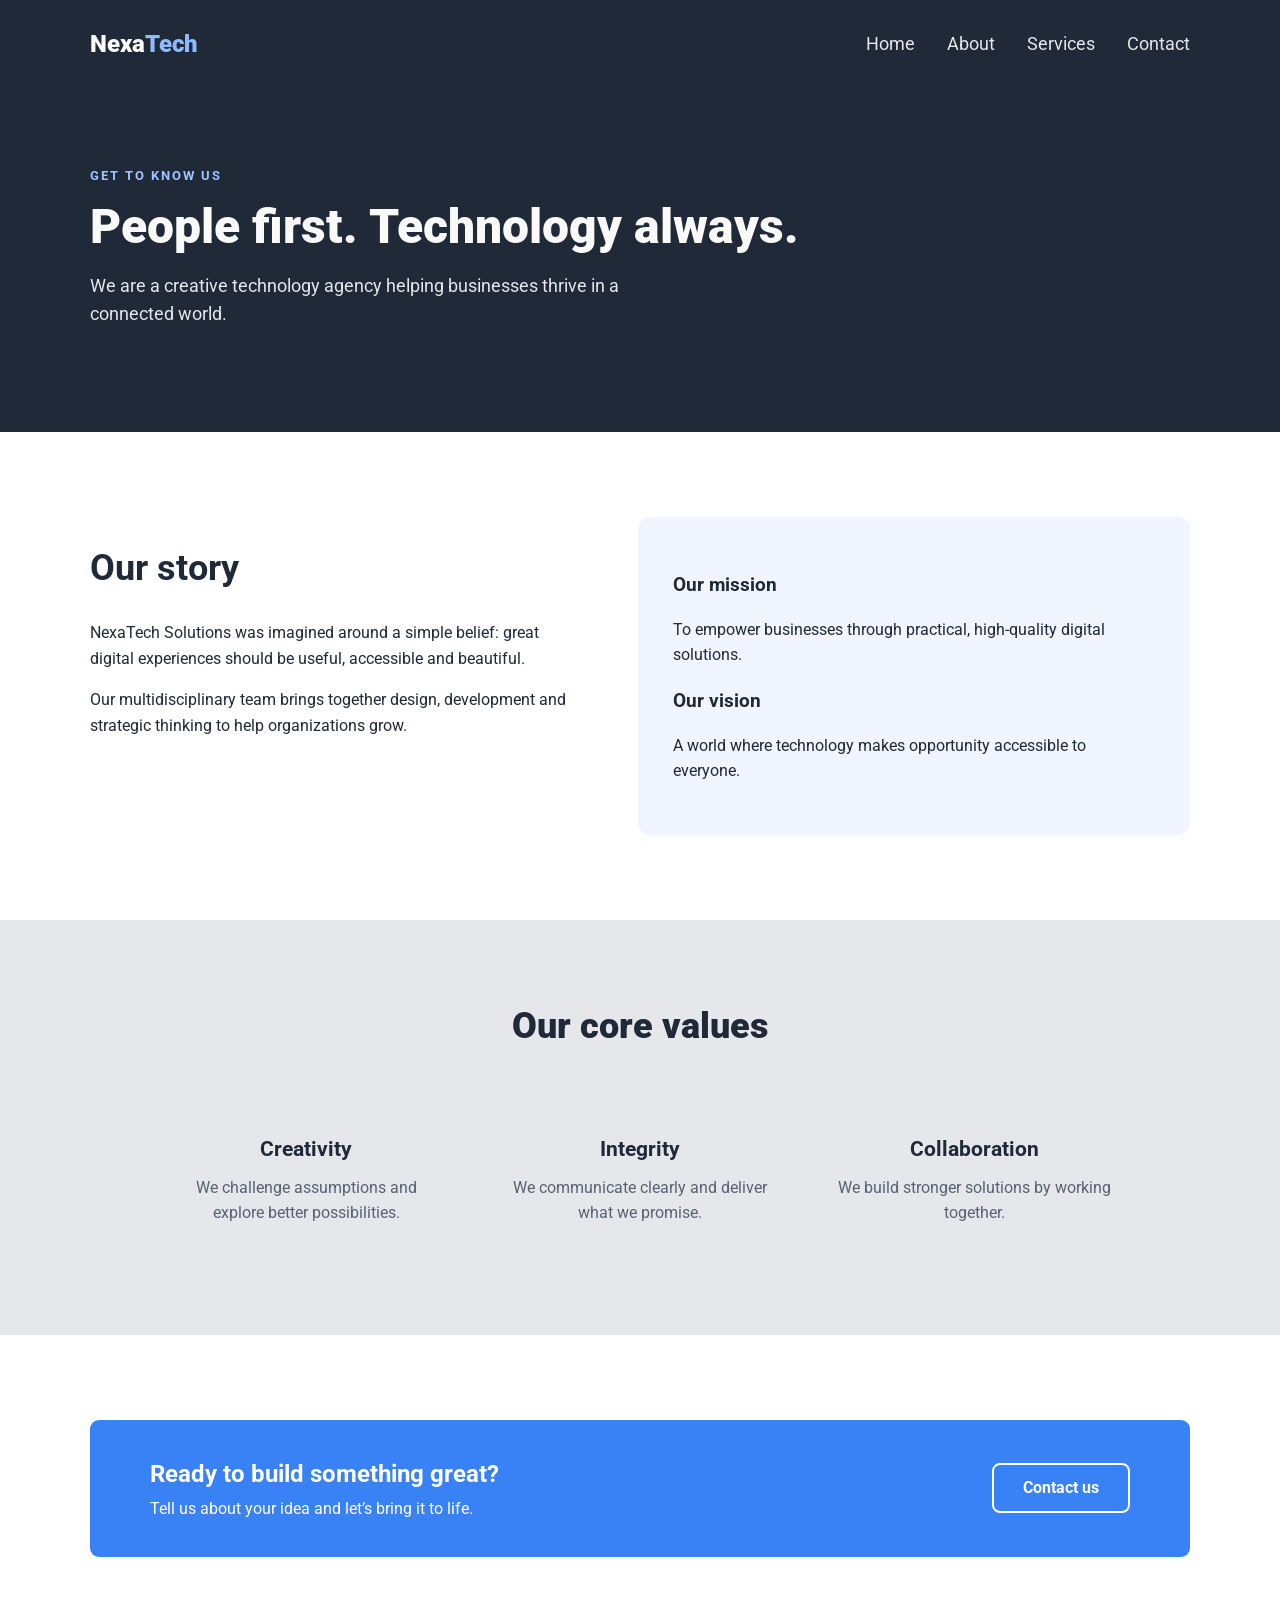
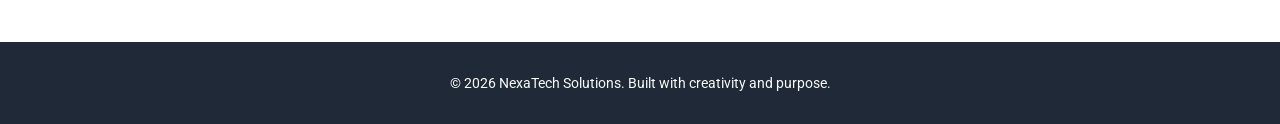
==== about.html @ 6e6b6563 "Nexatec website completion" ====
<!DOCTYPE html><html lang="en"><head><meta charset="UTF-8"><meta name="viewport" content="width=device-width, initial-scale=1"><meta name="description" content="NexaTech Solutions — modern digital products and technology services."><title>About | NexaTech Solutions</title><link rel="preconnect" href="https://fonts.googleapis.com"><link rel="preconnect" href="https://fonts.gstatic.com" crossorigin><link href="https://fonts.googleapis.com/css2?family=Roboto:wght@300;400;500;700;900&display=swap" rel="stylesheet"><link rel="stylesheet" href="styles.css"></head><body><header class="site-header"><div class="container nav-wrap"><a class="brand" href="index.html">Nexa<span>Tech</span></a><input type="checkbox" id="nav-toggle" class="nav-toggle" aria-label="Toggle navigation"><label for="nav-toggle" class="burger"><span></span><span></span><span></span></label><nav class="nav-links" aria-label="Main navigation"><a href="index.html">Home</a><a href="about.html">About</a><a href="services.html">Services</a><a href="contact.html">Contact</a></nav></div></header><main><section class="inner-hero"><div class="container"><p class="eyebrow">GET TO KNOW US</p><h1>People first. Technology always.</h1><p>We are a creative technology agency helping businesses thrive in a connected world.</p></div></section><section class="section"><div class="container split"><div><h2>Our story</h2><p>NexaTech Solutions was imagined around a simple belief: great digital experiences should be useful, accessible and beautiful.</p><p>Our multidisciplinary team brings together design, development and strategic thinking to help organizations grow.</p></div><div class="panel"><h3>Our mission</h3><p>To empower businesses through practical, high-quality digital solutions.</p><h3>Our vision</h3><p>A world where technology makes opportunity accessible to everyone.</p></div></div></section><section class="section soft"><div class="container"><h2 class="section-title">Our core values</h2><div class="cards"><article class="service-card"><h3>Creativity</h3><p>We challenge assumptions and explore better possibilities.</p></article><article class="service-card"><h3>Integrity</h3><p>We communicate clearly and deliver what we promise.</p></article><article class="service-card"><h3>Collaboration</h3><p>We build stronger solutions by working together.</p></article></div></div></section><section class="cta-section"><div class="container"><div class="cta"><div><h2>Ready to build something great?</h2><p>Tell us about your idea and let’s bring it to life.</p></div><a class="btn btn-outline" href="contact.html">Contact us</a></div></div></section></main><footer class="footer"><div class="container"><p>© 2026 NexaTech Solutions. Built with creativity and purpose.</p></div></footer></body></html>
---- styles.css ----
@import url("https://fonts.googleapis.com/css2?family=Roboto:wght@300;400;500;700;900&display=swap");
:root {
  --dark: #1f2937;
  --blue: #3882f6;
  --light: #e5e7eb;
  --white: #f9faf8;
  --muted: #e5e7eb;
}
* {
  box-sizing: border-box;
}
html {
  scroll-behavior: smooth;
}
body {
  margin: 0;
  font-family: Roboto, Arial, sans-serif;
  color: var(--dark);
  line-height: 1.6;
}
img {
  max-width: 100%;
  height: auto;
  display: block;
}
a {
  color: inherit;
  text-decoration: none;
}
button,
input,
select,
textarea {
  font: inherit;
}
.container {
  width: min(1100px, calc(100% - 40px));
  margin-inline: auto;
}
.site-header,
.hero,
.inner-hero,
.footer {
  background: var(--dark);
  color: var(--white);
}
.nav-wrap {
  min-height: 88px;
  display: flex;
  align-items: center;
  justify-content: space-between;
  gap: 20px;
}
.brand {
  font-size: 24px;
  font-weight: 900;
  color: var(--white);
}
.brand span {
  color: #8db9ff;
}
.nav-links {
  display: flex;
  gap: 32px;
}
.nav-links a {
  font-size: 18px;
  color: var(--light);
}
.nav-links a:hover,
.nav-links a:focus-visible {
  color: #fff;
  text-decoration: underline;
  text-underline-offset: 5px;
}
.nav-toggle,
.burger {
  display: none;
}
.hero {
  padding: 60px 0 105px;
}
.hero-layout {
  display: flex;
  align-items: center;
  justify-content: space-between;
  gap: 55px;
}
.hero-copy {
  flex: 1 1 48%;
}
.hero-art {
  flex: 1 1 45%;
  min-width: 0;
}
.hero-art img {
  width: 100%;
  border-radius: 10px;
}
.eyebrow {
  font-size: 13px;
  font-weight: 700;
  letter-spacing: 2px;
  color: #9fc4ff;
}
.hero h1,
.inner-hero h1 {
  font-size: 48px;
  line-height: 1.12;
  font-weight: 900;
  color: var(--white);
  margin: 12px 0;
}
.hero-sub,
.inner-hero p:not(.eyebrow) {
  font-size: 18px;
  color: var(--light);
  max-width: 570px;
}
.btn {
  display: inline-block;
  background: var(--blue);
  color: white;
  border: 2px solid var(--blue);
  border-radius: 8px;
  padding: 10px 29px;
  font-weight: 700;
  cursor: pointer;
  margin-top: 16px;
}
.btn:hover,
.btn:focus-visible {
  background: #2364cf;
  border-color: #2364cf;
}
.section {
  padding: 85px 0;
}
.section-title {
  font-size: 36px;
  line-height: 1.2;
  font-weight: 900;
  text-align: center;
  margin: 0 0 44px;
}
.cards {
  display: flex;
  flex-wrap: wrap;
  justify-content: center;
  gap: 24px;
}
.service-card {
  flex: 1 1 210px;
  max-width: 310px;
  text-align: center;
  padding: 24px 18px;
}
.service-card h3 {
  margin: 17px 0 8px;
  font-size: 21px;
}
.service-card p {
  color: #586273;
  margin: 0;
}
.service-icon {
  width: 100px;
  height: 100px;
  border: 4px solid var(--blue);
  border-radius: 14px;
  display: flex;
  align-items: center;
  justify-content: center;
  color: var(--blue);
  font-size: 30px;
  font-weight: 900;
  margin: auto;
}
.quote,
.soft {
  background: var(--light);
}
.quote {
  padding: 100px 20px;
}
.quote-inner {
  max-width: 790px;
  margin: auto;
}
.quote blockquote {
  font-size: 36px;
  font-weight: 300;
  font-style: italic;
  line-height: 1.35;
  margin: 0;
}
.quote-author {
  text-align: right;
  font-size: 20px;
  font-weight: 700;
}
.cta-section {
  padding: 85px 0;
}
.cta {
  background: var(--blue);
  color: white;
  border-radius: 9px;
  padding: 35px 60px;
  display: flex;
  justify-content: space-between;
  align-items: center;
  gap: 25px;
}
.cta h2 {
  margin: 0;
  font-size: 24px;
}
.cta p {
  margin: 3px 0 0;
}
.btn-outline {
  border-color: white;
  white-space: nowrap;
  margin: 0;
}
.btn-outline:hover {
  background: white;
  border-color: white;
  color: var(--blue);
}
.footer {
  text-align: center;
  padding: 30px 0;
  font-size: 14px;
}
.footer p {
  margin: 0;
}
.inner-hero {
  padding: 65px 0 85px;
}
.inner-hero h1 {
  max-width: 760px;
}
.split {
  display: flex;
  gap: 65px;
  align-items: flex-start;
}
.split > div,
.split > form {
  flex: 1;
  min-width: 0;
}
.split h2 {
  font-size: 36px;
  line-height: 1.2;
}
.panel {
  background: #f0f5ff;
  padding: 35px;
  border-radius: 12px;
}
.panel h3 {
  margin-bottom: 0;
}
.steps {
  display: flex;
  flex-wrap: wrap;
  gap: 20px;
}
.steps > div {
  flex: 1 1 210px;
  background: white;
  padding: 25px;
  border-radius: 10px;
}
.steps strong {
  color: #2364cf;
}
.contact-info {
  margin-top: 32px;
}
.contact-form {
  display: flex;
  flex-direction: column;
  gap: 10px;
  background: #f4f7fb;
  padding: 30px;
  border-radius: 12px;
}
.contact-form label {
  font-weight: 700;
}
.contact-form input,
.contact-form select,
.contact-form textarea {
  width: 100%;
  border: 1px solid #a9b4c4;
  border-radius: 6px;
  padding: 11px;
  background: white;
}
.contact-form .btn {
  align-self: flex-start;
}
.small-note {
  font-size: 13px;
  color: #667085;
}
@media (max-width: 800px) {
  .hero-layout,
  .split {
    flex-direction: column;
  }
  .hero {
    padding: 40px 0 70px;
  }
  .hero-copy,
  .hero-art {
    width: 100%;
  }
  .hero-art {
    max-width: 650px;
  }
  .nav-wrap {
    position: relative;
    min-height: 76px;
  }
  .burger {
    display: flex;
    flex-direction: column;
    gap: 5px;
    cursor: pointer;
    padding: 12px;
    border: 1px solid #718096;
    border-radius: 6px;
  }
  .burger span {
    width: 24px;
    height: 3px;
    background: white;
    border-radius: 2px;
  }
  .nav-links {
    display: none;
    position: absolute;
    top: 100%;
    left: -20px;
    right: -20px;
    background: var(--dark);
    padding: 15px 20px 25px;
    flex-direction: column;
    gap: 0;
    z-index: 5;
    box-shadow: 0 10px 16px #0002;
  }
  .nav-links a {
    padding: 11px 0;
  }
  .nav-toggle:checked ~ .nav-links {
    display: flex;
  }
  .nav-toggle:focus-visible + .burger {
    outline: 3px solid #8db9ff;
  }
  .section {
    padding: 65px 0;
  }
  .cta {
    padding: 30px;
    flex-wrap: wrap;
  }
}
@media (max-width: 480px) {
  .container {
    width: min(100% - 32px, 1100px);
  }
  .hero h1,
  .inner-hero h1 {
    font-size: 38px;
  }
  .section-title,
  .split h2 {
    font-size: 30px;
  }
  .quote {
    padding: 70px 20px;
  }
  .quote blockquote {
    font-size: 28px;
  }
  .service-card {
    max-width: 100%;
  }
  .cta {
    padding: 25px;
  }
  .inner-hero {
    padding: 45px 0 60px;
  }
  .contact-form {
    padding: 20px;
  }
}
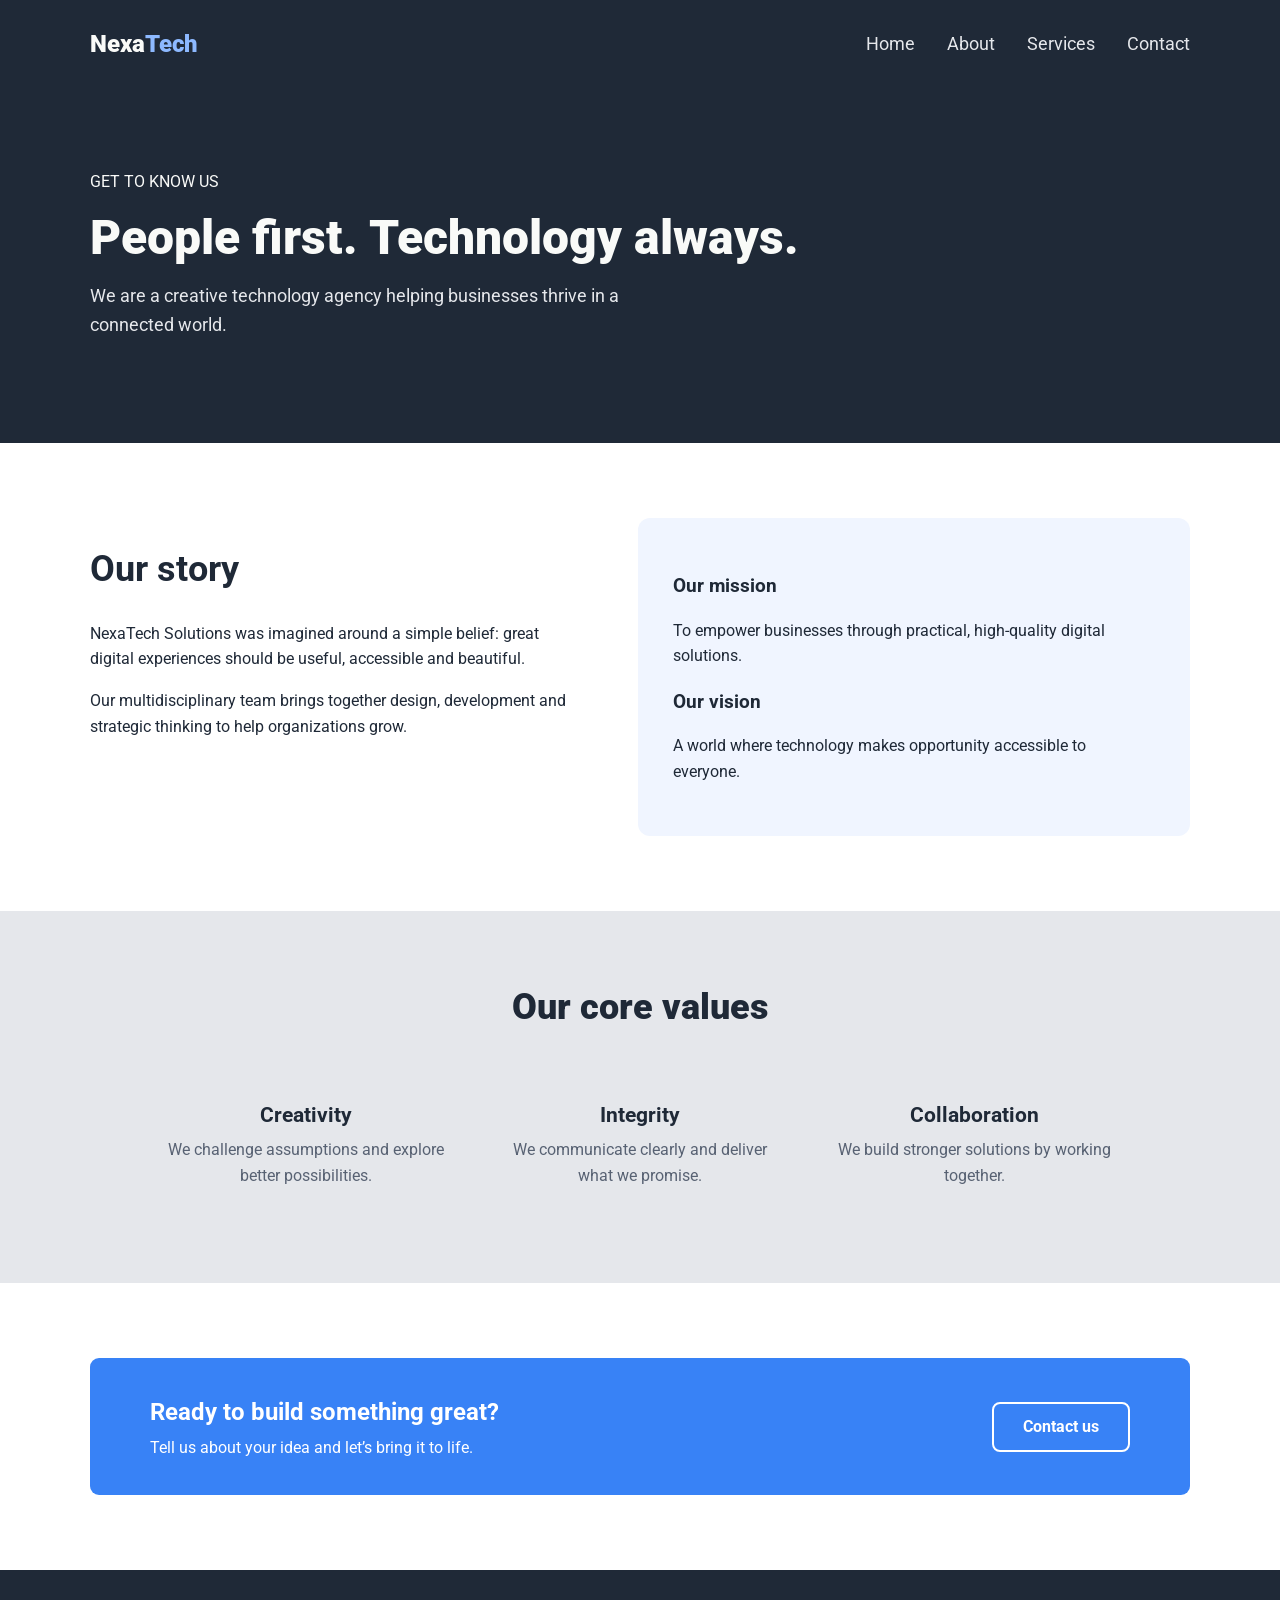
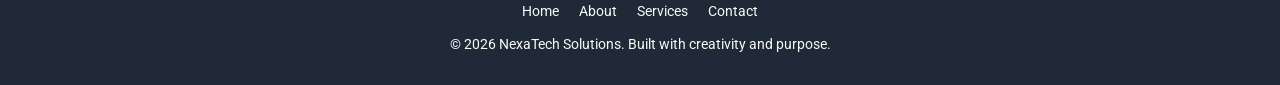
==== commit 99a18bff: "Added navigation to the footer on all pages" ====
--- a/about.html
+++ b/about.html
@@ -1 +1,135 @@
-<!DOCTYPE html><html lang="en"><head><meta charset="UTF-8"><meta name="viewport" content="width=device-width, initial-scale=1"><meta name="description" content="NexaTech Solutions — modern digital products and technology services."><title>About | NexaTech Solutions</title><link rel="preconnect" href="https://fonts.googleapis.com"><link rel="preconnect" href="https://fonts.gstatic.com" crossorigin><link href="https://fonts.googleapis.com/css2?family=Roboto:wght@300;400;500;700;900&display=swap" rel="stylesheet"><link rel="stylesheet" href="styles.css"></head><body><header class="site-header"><div class="container nav-wrap"><a class="brand" href="index.html">Nexa<span>Tech</span></a><input type="checkbox" id="nav-toggle" class="nav-toggle" aria-label="Toggle navigation"><label for="nav-toggle" class="burger"><span></span><span></span><span></span></label><nav class="nav-links" aria-label="Main navigation"><a href="index.html">Home</a><a href="about.html">About</a><a href="services.html">Services</a><a href="contact.html">Contact</a></nav></div></header><main><section class="inner-hero"><div class="container"><p class="eyebrow">GET TO KNOW US</p><h1>People first. Technology always.</h1><p>We are a creative technology agency helping businesses thrive in a connected world.</p></div></section><section class="section"><div class="container split"><div><h2>Our story</h2><p>NexaTech Solutions was imagined around a simple belief: great digital experiences should be useful, accessible and beautiful.</p><p>Our multidisciplinary team brings together design, development and strategic thinking to help organizations grow.</p></div><div class="panel"><h3>Our mission</h3><p>To empower businesses through practical, high-quality digital solutions.</p><h3>Our vision</h3><p>A world where technology makes opportunity accessible to everyone.</p></div></div></section><section class="section soft"><div class="container"><h2 class="section-title">Our core values</h2><div class="cards"><article class="service-card"><h3>Creativity</h3><p>We challenge assumptions and explore better possibilities.</p></article><article class="service-card"><h3>Integrity</h3><p>We communicate clearly and deliver what we promise.</p></article><article class="service-card"><h3>Collaboration</h3><p>We build stronger solutions by working together.</p></article></div></div></section><section class="cta-section"><div class="container"><div class="cta"><div><h2>Ready to build something great?</h2><p>Tell us about your idea and let’s bring it to life.</p></div><a class="btn btn-outline" href="contact.html">Contact us</a></div></div></section></main><footer class="footer"><div class="container"><p>© 2026 NexaTech Solutions. Built with creativity and purpose.</p></div></footer></body></html>+<!doctype html>
+<html lang="en">
+  <head>
+    <meta charset="UTF-8" />
+    <meta name="viewport" content="width=device-width, initial-scale=1" />
+    <meta
+      name="description"
+      content="NexaTech Solutions — modern digital products and technology services."
+    />
+    <title>About | NexaTech Solutions</title>
+    <link rel="preconnect" href="https://fonts.googleapis.com" />
+    <link rel="preconnect" href="https://fonts.gstatic.com" crossorigin />
+    <link
+      href="https://fonts.googleapis.com/css2?family=Roboto:wght@300;400;500;700;900&display=swap"
+      rel="stylesheet"
+    />
+    <link rel="stylesheet" href="css/styles.css" />
+    <link rel="stylesheet" href="css/hero.css" />
+    <link rel="stylesheet" href="css/footer.css" />
+    <link rel="stylesheet" href="css/nav.css" />
+  </head>
+  <body>
+
+    <header class="site-header">
+      <div class="container nav-wrap">
+        <a class="brand" href="index.html">Nexa<span>Tech</span></a
+        ><input
+          type="checkbox"
+          id="nav-toggle"
+          class="nav-toggle"
+          aria-label="Toggle navigation"
+        /><label for="nav-toggle" class="burger">
+          <span></span><span></span><span></span
+        ></label>
+
+        <nav class="nav-links" aria-label="Main navigation">
+          <a href="index.html">Home</a>
+          <a href="about.html">About</a>
+          <a href="services.html">Services</a>
+          <a href="contact.html">Contact</a>
+        </nav>
+
+      </div>
+    </header>
+    <main>
+
+      <section class="inner-hero">
+        <div class="container">
+          <p class="eyebrow">GET TO KNOW US</p>
+          <h1>People first. Technology always.</h1>
+          <p>
+            We are a creative technology agency helping businesses thrive in a
+            connected world.
+          </p>
+        </div>
+      </section>
+
+      <section class="section">
+        <div class="container split">
+          <div>
+            <h2>Our story</h2>
+            <p>
+              NexaTech Solutions was imagined around a simple belief: great
+              digital experiences should be useful, accessible and beautiful.
+            </p>
+            <p>
+              Our multidisciplinary team brings together design, development and
+              strategic thinking to help organizations grow.
+            </p>
+          </div>
+          <div class="panel">
+            <h3>Our mission</h3>
+            <p>
+              To empower businesses through practical, high-quality digital
+              solutions.
+            </p>
+            <h3>Our vision</h3>
+            <p>
+              A world where technology makes opportunity accessible to everyone.
+            </p>
+          </div>
+        </div>
+      </section>
+
+
+      <section class="section soft">
+        <div class="container">
+          <h2 class="section-title">Our core values</h2>
+          <div class="cards">
+            <article class="service-card">
+              <h3>Creativity</h3>
+              <p>We challenge assumptions and explore better possibilities.</p>
+            </article>
+            <article class="service-card">
+              <h3>Integrity</h3>
+              <p>We communicate clearly and deliver what we promise.</p>
+            </article>
+            <article class="service-card">
+              <h3>Collaboration</h3>
+              <p>We build stronger solutions by working together.</p>
+            </article>
+          </div>
+        </div>
+      </section>
+
+
+      <section class="cta-section">
+        <div class="container">
+          <div class="cta">
+            <div>
+              <h2>Ready to build something great?</h2>
+              <p>Tell us about your idea and let’s bring it to life.</p>
+            </div>
+            <a class="btn btn-outline" href="contact.html">Contact us</a>
+          </div>
+        </div>
+      </section>
+
+    </main>
+
+    <footer class="footer">
+      <nav class="footer-nav">
+          <a href="index.html">Home</a>
+          <a href="about.html">About</a>
+          <a href="services.html">Services</a>
+          <a href="contact.html">Contact</a>
+      </nav>
+      <div class="container">
+        <p>© 2026 NexaTech Solutions. Built with creativity and purpose.</p>
+      </div>
+
+    </footer>
+
+  </body>
+</html>
--- a/css/styles.css
+++ b/css/styles.css
@@ -0,0 +1,533 @@
+/* =========================================
+   1. GLOBAL VARIABLES
+========================================= */
+
+:root {
+  --dark: #1f2937;
+  --blue: #3882f6;
+  --blue-hover: #2364cf;
+  --light: #e5e7eb;
+  --white: #f9faf8;
+  --text-muted: #586273;
+  --border: #e3eaf4;
+}
+
+/* =========================================
+   2. GLOBAL RESET
+========================================= */
+
+*,
+*::before,
+*::after {
+  box-sizing: border-box;
+}
+
+html {
+  scroll-behavior: smooth;
+}
+
+body {
+  margin: 0;
+  font-family: "Roboto", Arial, sans-serif;
+  color: var(--dark);
+  line-height: 1.6;
+}
+
+img {
+  display: block;
+  max-width: 100%;
+  height: auto;
+}
+
+a {
+  color: inherit;
+  text-decoration: none;
+}
+
+button,
+input,
+select,
+textarea {
+  font: inherit;
+}
+
+/* =========================================
+   3. SHARED CONTAINER
+========================================= */
+
+.container {
+  width: min(1100px, calc(100% - 40px));
+  margin-inline: auto;
+}
+
+/* =========================================
+   4. GLOBAL BUTTONS
+========================================= */
+
+.btn {
+  display: inline-block;
+  padding: 10px 29px;
+  margin-top: 16px;
+  background: var(--blue);
+  color: white;
+  border: 2px solid var(--blue);
+  border-radius: 8px;
+  font-weight: 700;
+  text-align: center;
+  cursor: pointer;
+}
+
+.btn:hover,
+.btn:focus-visible {
+  background: var(--blue-hover);
+  border-color: var(--blue-hover);
+}
+
+/* =========================================
+   5. GENERAL SECTIONS
+========================================= */
+
+.section {
+  padding: 75px 0;
+}
+
+.section-title {
+  margin: 0 0 36px;
+  font-size: 36px;
+  font-weight: 900;
+  line-height: 1.2;
+  text-align: center;
+}
+
+.soft,
+.quote {
+  background: var(--light);
+}
+
+/* =========================================
+   6. GENERAL SERVICES LAYOUT
+========================================= */
+
+.cards {
+  display: flex;
+  flex-wrap: wrap;
+  justify-content: center;
+  gap: 24px;
+}
+
+.service-card {
+  display: flex;
+  flex: 1 1 210px;
+  flex-direction: column;
+  align-items: center;
+  justify-content: flex-start;
+
+  max-width: 310px;
+  padding: 20px 14px;
+  text-align: center;
+}
+
+.service-art {
+  width: 160px;
+  height: 120px;
+  object-fit: contain;
+  border: 3px solid var(--blue);
+  border-radius: 12px;
+  margin-inline: auto;
+}
+
+.service-card h3 {
+  margin: 17px 0 8px;
+  font-size: 21px;
+  line-height: 1.3;
+}
+
+.service-card p {
+  margin: 0;
+  font-size: 16px;
+  color: var(--text-muted);
+}
+
+/* Optional numbered service icons */
+
+.service-icon {
+  display: flex;
+  align-items: center;
+  justify-content: center;
+  width: 100px;
+  height: 100px;
+  margin-inline: auto;
+  border: 4px solid var(--blue);
+  border-radius: 14px;
+  color: var(--blue);
+  font-size: 30px;
+  font-weight: 900;
+}
+
+/* =========================================
+   7. HOMEPAGE SERVICES
+========================================= */
+
+.home-services {
+  padding: 55px 0;
+}
+
+.home-services .section-title {
+  margin-bottom: 28px;
+}
+
+.home-services .cards {
+  max-width: 1000px;
+  margin-inline: auto;
+  gap: 16px;
+}
+
+.home-services .service-card {
+  flex: 1 1 210px;
+  max-width: 240px;
+  padding: 12px 8px;
+}
+
+/* =========================================
+   8. TESTIMONIAL SECTION
+========================================= */
+
+.quote {
+  padding: 100px 20px;
+}
+
+.quote-inner {
+  max-width: 790px;
+  margin-inline: auto;
+}
+
+.quote blockquote {
+  margin: 0;
+  font-size: 36px;
+  font-weight: 300;
+  font-style: italic;
+  line-height: 1.35;
+}
+
+.quote-author {
+  margin-bottom: 0;
+  font-size: 20px;
+  font-weight: 700;
+  text-align: right;
+}
+
+/* =========================================
+   9. CALL TO ACTION
+========================================= */
+
+.cta-section {
+  padding: 75px 0;
+}
+
+.cta {
+  display: flex;
+  align-items: center;
+  justify-content: space-between;
+  gap: 25px;
+  padding: 35px 60px;
+  background: var(--blue);
+  color: white;
+  border-radius: 9px;
+}
+
+.cta h2 {
+  margin: 0;
+  font-size: 24px;
+}
+
+.cta p {
+  margin: 3px 0 0;
+}
+
+.btn-outline {
+  margin: 0;
+  border-color: white;
+  white-space: nowrap;
+}
+
+.btn-outline:hover,
+.btn-outline:focus-visible {
+  background: white;
+  border-color: white;
+  color: var(--blue);
+}
+
+/* =========================================
+   10. SHARED TWO-COLUMN LAYOUT
+========================================= */
+
+.split {
+  display: flex;
+  align-items: flex-start;
+  gap: 65px;
+}
+
+.split > div,
+.split > form {
+  flex: 1;
+  min-width: 0;
+}
+
+.split h2 {
+  font-size: 36px;
+  line-height: 1.2;
+}
+
+/* =========================================
+   11. INFORMATION PANELS
+========================================= */
+
+.panel {
+  padding: 35px;
+  background: #f0f5ff;
+  border-radius: 12px;
+}
+
+.panel h3 {
+  margin-bottom: 0;
+}
+
+/* =========================================
+   12. HOW WE WORK
+========================================= */
+
+.steps {
+  display: flex;
+  flex-wrap: wrap;
+  gap: 20px;
+}
+
+.steps > div {
+  flex: 1 1 210px;
+  padding: 25px;
+  background: white;
+  border-radius: 10px;
+}
+
+.steps strong {
+  color: var(--blue-hover);
+}
+
+/* =========================================
+   13. CONTACT SECTION
+========================================= */
+
+.contact-section {
+  background: #f7f9fc;
+}
+
+.contact-layout {
+  align-items: center;
+  gap: 54px;
+}
+
+.contact-copy {
+  padding: 12px 0;
+}
+
+.contact-copy .eyebrow {
+  margin: 0 0 10px;
+  color: var(--blue-hover);
+}
+
+.contact-copy h2 {
+  margin: 0 0 14px;
+}
+
+.contact-intro {
+  max-width: 460px;
+  color: var(--text-muted);
+  font-size: 18px;
+}
+
+.contact-info {
+  display: flex;
+  flex-direction: column;
+  gap: 12px;
+  margin: 28px 0;
+}
+
+.contact-detail {
+  padding: 14px 18px;
+  border: 1px solid var(--border);
+  border-radius: 10px;
+  background: white;
+}
+
+.contact-detail-label {
+  display: block;
+  color: #667085;
+  font-size: 11px;
+  font-weight: 700;
+  letter-spacing: 1.2px;
+}
+
+.contact-detail p,
+.contact-detail a {
+  display: inline-block;
+  margin: 3px 0 0;
+  font-weight: 500;
+}
+
+.contact-detail a {
+  color: var(--blue-hover);
+}
+
+.contact-detail a:hover,
+.contact-detail a:focus-visible {
+  text-decoration: underline;
+  text-underline-offset: 3px;
+}
+
+/* =========================================
+   14. CONTACT FORM
+========================================= */
+
+.contact-form {
+  display: flex;
+  flex-direction: column;
+  gap: 12px;
+  padding: 34px;
+  background: white;
+  border: 1px solid var(--border);
+  border-radius: 16px;
+  box-shadow: 0 14px 40px #1f29370d;
+}
+
+.contact-form-heading h2 {
+  margin: 0;
+  font-size: 26px;
+}
+
+.contact-form-heading p {
+  margin: 4px 0 8px;
+  color: #667085;
+}
+
+.contact-form label {
+  font-size: 14px;
+  font-weight: 700;
+}
+
+.contact-form input,
+.contact-form select,
+.contact-form textarea {
+  width: 100%;
+  padding: 12px 13px;
+  background: #fbfcfe;
+  border: 1px solid #cbd5e1;
+  border-radius: 8px;
+}
+
+.contact-form input:focus,
+.contact-form select:focus,
+.contact-form textarea:focus {
+  outline: 3px solid #3882f633;
+  border-color: var(--blue);
+  background: white;
+}
+
+.contact-form textarea {
+  resize: vertical;
+}
+
+.contact-form .btn {
+  align-self: flex-start;
+  margin-top: 4px;
+}
+
+.small-note {
+  font-size: 13px;
+  color: #667085;
+}
+
+.contact-copy > .small-note,
+.contact-form > .small-note {
+  margin-bottom: 0;
+}
+
+/* =========================================
+   15. TABLET RESPONSIVENESS
+========================================= */
+
+@media (max-width: 768px) {
+  .split {
+    flex-direction: column;
+  }
+
+  .section {
+    padding: 65px 0;
+  }
+
+  .home-services {
+    padding: 50px 0;
+  }
+
+  .home-services .cards {
+    max-width: 520px;
+    gap: 20px;
+  }
+
+  .home-services .service-card {
+    flex: 1 1 210px;
+    max-width: 240px;
+  }
+
+  .cta {
+    padding: 30px;
+    flex-wrap: wrap;
+  }
+
+  .contact-layout {
+    gap: 34px;
+  }
+}
+
+/* =========================================
+   16. MOBILE RESPONSIVENESS
+========================================= */
+
+@media (max-width: 375px) {
+  .container {
+    width: calc(100% - 32px);
+  }
+
+  .section-title,
+  .split h2 {
+    font-size: 30px;
+  }
+
+  .quote {
+    padding: 70px 20px;
+  }
+
+  .quote blockquote {
+    font-size: 28px;
+  }
+
+  .service-card {
+    max-width: 100%;
+  }
+
+  .home-services .cards {
+    gap: 20px;
+  }
+
+  .home-services .service-card {
+    flex: 1 1 100%;
+    max-width: 300px;
+  }
+
+  .cta {
+    padding: 25px;
+  }
+
+  .contact-form {
+    padding: 24px;
+  }
+}
--- a/css/hero.css
+++ b/css/hero.css
@@ -0,0 +1,253 @@
+.hero,
+.inner-hero {
+  background: var(--dark);
+  color: var(--white);
+}
+
+.hero {
+  padding: 60px 0 105px;
+}
+
+.hero-layout {
+  display: flex;
+  align-items: center;
+  justify-content: space-between;
+  gap: 55px;
+}
+
+.hero-copy {
+  flex: 1 1 48%;
+}
+
+.hero-art {
+  flex: 1 1 45%;
+  min-width: 0;
+  display: flex;
+  justify-content: center;
+}
+
+.hero-visual {
+  position: relative;
+  width: min(100%, 590px);
+  min-height: 430px;
+  border-radius: 32px;
+  background: linear-gradient(135deg, rgba(56, 130, 246, 0.18), rgba(17, 24, 39, 0.9));
+  border: 1px solid rgba(255, 255, 255, 0.12);
+  box-shadow: 0 32px 80px rgba(9, 16, 30, 0.42);
+  overflow: hidden;
+}
+
+.hero-visual::before {
+  content: "";
+  position: absolute;
+  inset: 18px 18px auto auto;
+  width: 180px;
+  height: 180px;
+  border-radius: 50%;
+  background: radial-gradient(circle, rgba(117, 196, 255, 0.45), rgba(117, 196, 255, 0));
+}
+
+.dashboard-card {
+  position: absolute;
+  inset: 84px 48px 70px 56px;
+  padding: 20px 22px 18px;
+  border-radius: 24px;
+  background: rgba(7, 12, 23, 0.86);
+  border: 1px solid rgba(255, 255, 255, 0.08);
+  box-shadow: 0 22px 40px rgba(0, 0, 0, 0.28);
+}
+
+.dashboard-header {
+  display: flex;
+  gap: 8px;
+  margin-bottom: 28px;
+}
+
+.window-dot {
+  display: block;
+  width: 12px;
+  height: 12px;
+  border-radius: 50%;
+}
+
+.dot-red { background: #ff7070; }
+.dot-yellow { background: #f8c75b; }
+.dot-green { background: #52d39a; }
+
+.dashboard-body {
+  display: flex;
+  justify-content: space-between;
+  align-items: end;
+  gap: 18px;
+  margin-bottom: 28px;
+}
+
+.dashboard-copy p {
+  margin: 0 0 8px;
+  color: #9ca7bb;
+  font-size: 12px;
+  letter-spacing: 0.09em;
+  text-transform: uppercase;
+}
+
+.dashboard-copy strong {
+  color: #f4f7ff;
+  font-size: clamp(1.8rem, 3vw, 2.8rem);
+  line-height: 1;
+}
+
+.chart {
+  display: flex;
+  align-items: flex-end;
+  gap: 10px;
+  height: 92px;
+  width: 165px;
+  padding-bottom: 0;
+}
+
+.bar {
+  display: block;
+  width: 14px;
+  border-radius: 10px 10px 0 0;
+  background: linear-gradient(180deg, #7dd3fc 0%, #3b82f6 100%);
+  box-shadow: 0 10px 22px rgba(59, 130, 246, 0.38);
+}
+
+.bar-1 { height: 36%; }
+.bar-2 { height: 52%; }
+.bar-3 { height: 64%; }
+.bar-4 { height: 48%; }
+.bar-5 { height: 78%; }
+.bar-6 { height: 100%; }
+
+.insight-row {
+  display: flex;
+  align-items: center;
+  justify-content: space-between;
+  gap: 10px;
+  padding-top: 10px;
+  border-top: 1px solid rgba(255, 255, 255, 0.08);
+}
+
+.insight-row span,
+.panel-label {
+  display: block;
+  margin-bottom: 4px;
+  color: #9ca7bb;
+  font-size: 11px;
+  letter-spacing: 0.08em;
+  text-transform: uppercase;
+}
+
+.insight-row strong,
+.floating-panel strong {
+  color: #f4f7ff;
+  font-size: 1.25rem;
+}
+
+.trend-pill {
+  padding: 8px 10px;
+  border-radius: 999px;
+  background: rgba(82, 211, 154, 0.14);
+  color: #7ef0b5;
+  font-size: 0.8rem;
+  font-weight: 700;
+}
+
+.floating-panel {
+  position: absolute;
+  display: flex;
+  flex-direction: column;
+  justify-content: center;
+  min-width: 120px;
+  padding: 16px 18px;
+  border-radius: 18px;
+  background: rgba(15, 23, 42, 0.9);
+  border: 1px solid rgba(255, 255, 255, 0.1);
+  box-shadow: 0 16px 28px rgba(0, 0, 0, 0.2);
+}
+
+.panel-top {
+  right: 24px;
+  top: 52px;
+}
+
+.panel-bottom {
+  left: 18px;
+  bottom: 42px;
+}
+
+.orb {
+  position: absolute;
+  border-radius: 50%;
+  filter: blur(10px);
+}
+
+.orb-one {
+  width: 190px;
+  height: 190px;
+  right: -24px;
+  bottom: -26px;
+  background: rgba(96, 165, 250, 0.35);
+}
+
+.orb-two {
+  width: 150px;
+  height: 150px;
+  left: -28px;
+  top: 20px;
+  background: rgba(179, 126, 255, 0.26);
+}
+
+.hero h1,
+.inner-hero h1 {
+  font-size: 48px;
+  line-height: 1.12;
+  font-weight: 900;
+  color: var(--white);
+  margin: 12px 0;
+}
+.hero-sub,
+.inner-hero p:not(.eyebrow) {
+  font-size: 18px;
+  color: var(--light);
+  max-width: 570px;
+}
+
+.inner-hero {
+  padding: 65px 0 85px;
+}
+.inner-hero h1 {
+  max-width: 760px;
+}
+
+@media (max-width: 768px) {
+  .hero-layout{
+    flex-direction: column;
+  }
+
+  .hero {
+    padding: 40px 0 70px;
+  }
+
+  .hero-copy,
+  .hero-art {
+    width: 100%;
+  }
+  .hero-art {
+    max-width: 650px;
+  }
+
+}
+
+@media (max-width: 375px) {
+  .hero h1,
+  .inner-hero h1 {
+    font-size: 38px;
+  }
+  
+  .inner-hero {
+    padding: 45px 0 60px;
+  }
+
+}
--- a/css/footer.css
+++ b/css/footer.css
@@ -0,0 +1,31 @@
+.footer {
+  background: var(--dark);
+  color: var(--white);
+}
+
+.footer {
+  text-align: center;
+  padding: 30px 0;
+  font-size: 14px;
+}
+
+.footer p {
+  margin: 0;
+}
+
+.footer-nav {
+  display: flex;
+  justify-content: center;
+  gap: 20px;
+  margin-bottom: 10px;
+}
+
+.footer-nav a {
+  color: var(--white);
+  text-decoration: none;
+  transition: color 0.3s;
+}
+
+.footer-nav a:hover {
+  text-decoration: underline;
+}
--- a/css/nav.css
+++ b/css/nav.css
@@ -0,0 +1,112 @@
+/* Header */
+.site-header {
+  background: var(--dark);
+  color: var(--white);
+}
+
+/* Navigation container */
+.nav-wrap {
+  display: flex;
+  align-items: center;
+  justify-content: space-between;
+  min-height: 88px;
+  gap: 20px;
+}
+
+/* Logo */
+.brand {
+  font-size: 24px;
+  font-weight: 900;
+  color: var(--white);
+}
+
+.brand span {
+  color: #8db9ff;
+}
+
+/* Desktop navigation */
+.nav-links {
+  display: flex;
+  align-items: center;
+  gap: 32px;
+}
+
+.nav-links a {
+  font-size: 18px;
+  color: var(--light);
+}
+
+.nav-links a:hover,
+.nav-links a:focus-visible {
+  color: white;
+  text-decoration: underline;
+}
+
+/* Hide checkbox visually */
+.nav-toggle {
+  position: absolute;
+  width: 1px;
+  height: 1px;
+  opacity: 0;
+}
+
+/* Hide hamburger on desktop */
+.burger {
+  display: none;
+}
+
+/* Mobile navigation */
+@media (max-width: 768px) {
+  .nav-wrap {
+    position: relative;
+    min-height: 76px;
+  }
+
+  .burger {
+    display: flex;
+    flex-direction: column;
+    gap: 5px;
+    padding: 12px;
+    cursor: pointer;
+    border: 1px solid #718096;
+    border-radius: 6px;
+  }
+
+  .burger span {
+    display: block;
+    width: 24px;
+    height: 3px;
+    background: white;
+    border-radius: 2px;
+  }
+
+  .nav-links {
+    display: none;
+    position: absolute;
+    top: 100%;
+    left: 0;
+    right: 0;
+    z-index: 10;
+
+    background: var(--dark);
+    padding: 15px 20px;
+
+    flex-direction: column;
+    align-items: stretch;
+    gap: 0;
+  }
+
+  .nav-links a {
+    padding: 12px 0;
+  }
+
+  /* Open menu when checkbox is checked */
+  .nav-toggle:checked ~ .nav-links {
+    display: flex;
+  }
+
+  .nav-toggle:focus-visible + .burger {
+    outline: 3px solid #8db9ff;
+    outline-offset: 3px;
+  }
+}
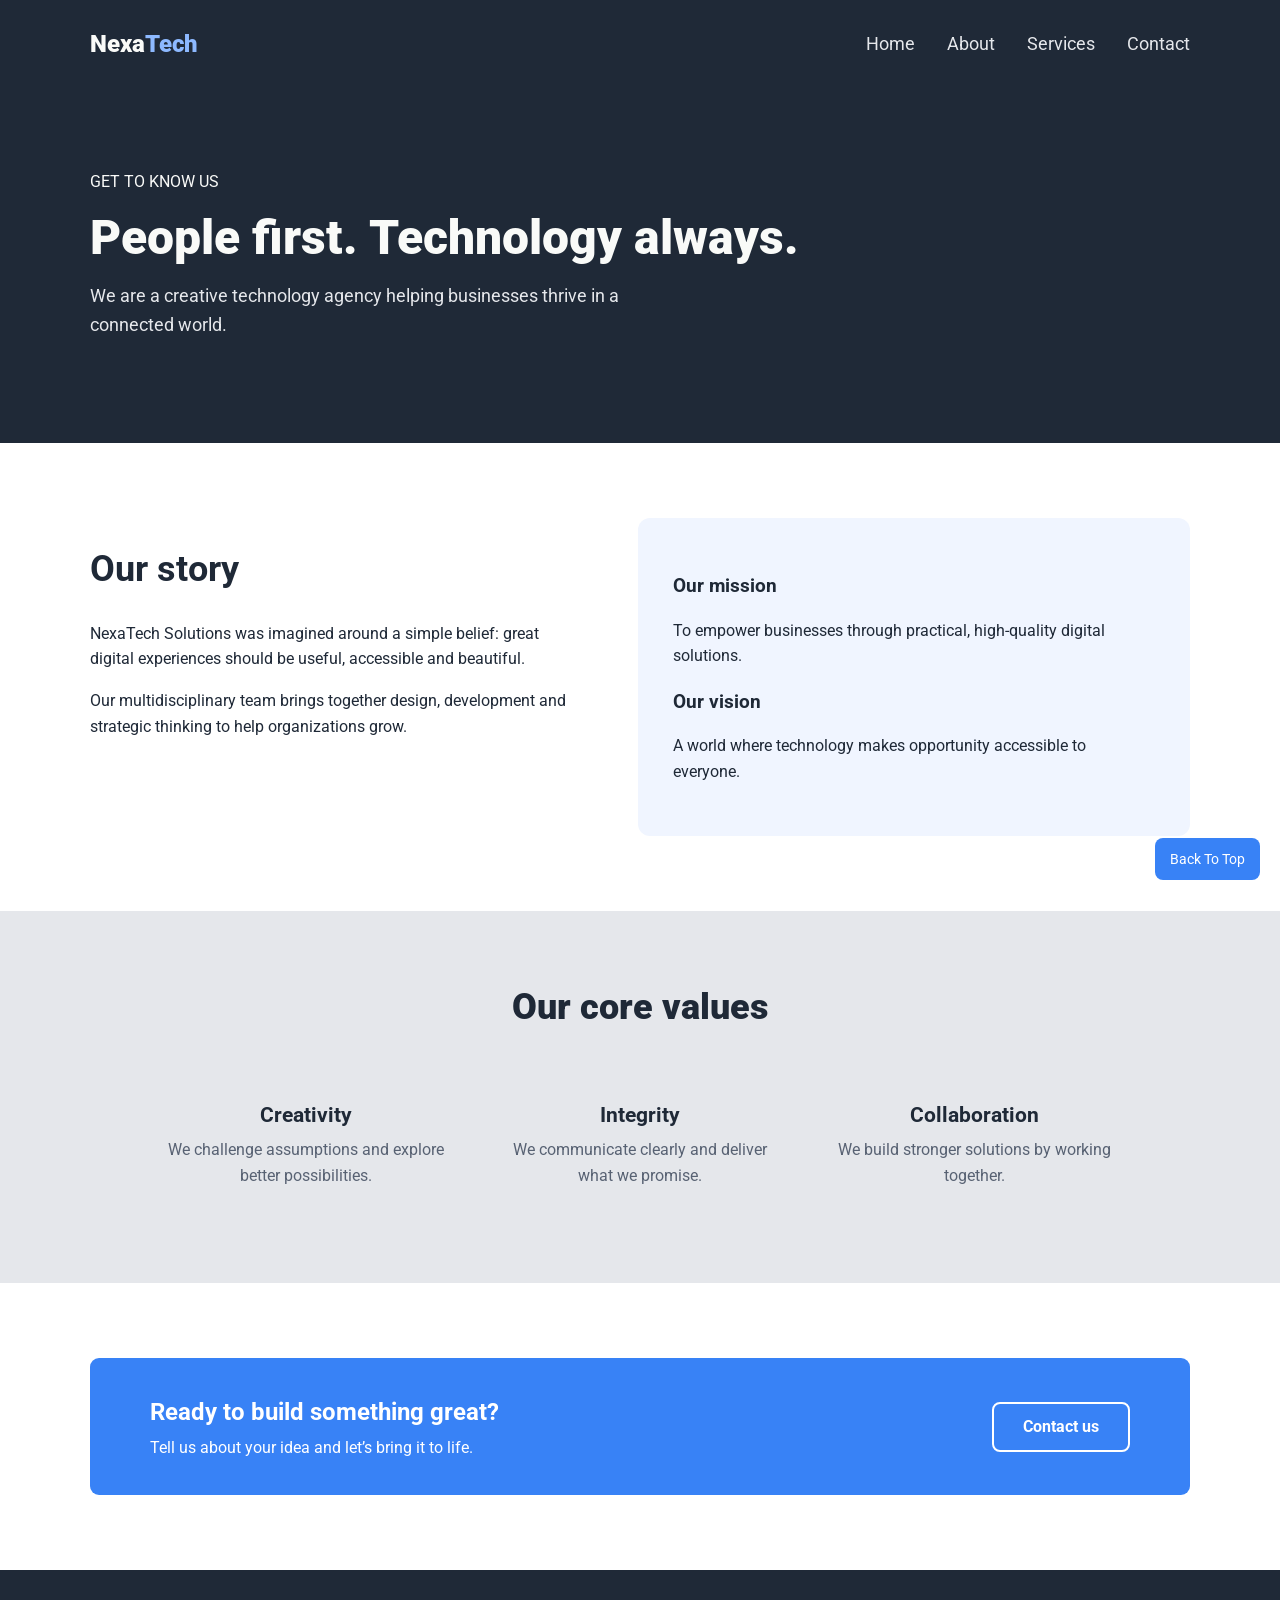
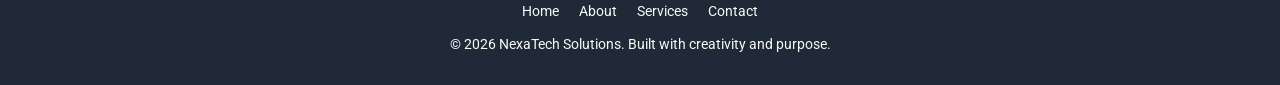
==== commit 54c67c84: "Added a Back To Top Button the scrolls back to the top when clicked" ====
--- a/about.html
+++ b/about.html
@@ -33,6 +33,8 @@
           <span></span><span></span><span></span
         ></label>
 
+        <!-- Navigation links -->
+
         <nav class="nav-links" aria-label="Main navigation">
           <a href="index.html">Home</a>
           <a href="about.html">About</a>
@@ -42,8 +44,10 @@
 
       </div>
     </header>
-    <main>
-
+    <main id="main">
+       
+      <!-- Hero Section -->
+        
       <section class="inner-hero">
         <div class="container">
           <p class="eyebrow">GET TO KNOW US</p>
@@ -54,6 +58,8 @@
           </p>
         </div>
       </section>
+
+      <!-- Our Story section -->
 
       <section class="section">
         <div class="container split">
@@ -82,6 +88,7 @@
         </div>
       </section>
 
+      <!-- Core Values Section -->
 
       <section class="section soft">
         <div class="container">
@@ -103,6 +110,7 @@
         </div>
       </section>
 
+      <!-- Call to Action Section -->
 
       <section class="cta-section">
         <div class="container">
@@ -118,6 +126,8 @@
 
     </main>
 
+    <!-- Footer section  -->
+    <a href="#main" class="back_to_top">Back To Top </a>
     <footer class="footer">
       <nav class="footer-nav">
           <a href="index.html">Home</a>
--- a/css/styles.css
+++ b/css/styles.css
@@ -83,6 +83,24 @@
   border-color: var(--blue-hover);
 }
 
+.back_to_top {
+  position: fixed;
+  bottom: 20px;
+  right: 20px;
+  padding: 10px 15px;
+  background: var(--blue);
+  color: white;
+  border-radius: 8px;
+  font-size: 14px;
+  text-decoration: none;
+  z-index: 1000;
+}
+
+.back_to_top:hover{
+  background: var(--blue-hover);
+  font-size: 15px;
+}
+
 /* =========================================
    5. GENERAL SECTIONS
 ========================================= */
@@ -116,6 +134,7 @@
 }
 
 .service-card {
+  margin:0;
   display: flex;
   flex: 1 1 210px;
   flex-direction: column;
--- a/css/hero.css
+++ b/css/hero.css
@@ -24,179 +24,17 @@
   min-width: 0;
   display: flex;
   justify-content: center;
+  align-items: center;
 }
 
-.hero-visual {
-  position: relative;
+.hero-image {
+  display: block;
   width: min(100%, 590px);
-  min-height: 430px;
+  height: auto;
   border-radius: 32px;
+  box-shadow: 0 32px 80px rgba(9, 16, 30, 0.42);
   background: linear-gradient(135deg, rgba(56, 130, 246, 0.18), rgba(17, 24, 39, 0.9));
   border: 1px solid rgba(255, 255, 255, 0.12);
-  box-shadow: 0 32px 80px rgba(9, 16, 30, 0.42);
-  overflow: hidden;
-}
-
-.hero-visual::before {
-  content: "";
-  position: absolute;
-  inset: 18px 18px auto auto;
-  width: 180px;
-  height: 180px;
-  border-radius: 50%;
-  background: radial-gradient(circle, rgba(117, 196, 255, 0.45), rgba(117, 196, 255, 0));
-}
-
-.dashboard-card {
-  position: absolute;
-  inset: 84px 48px 70px 56px;
-  padding: 20px 22px 18px;
-  border-radius: 24px;
-  background: rgba(7, 12, 23, 0.86);
-  border: 1px solid rgba(255, 255, 255, 0.08);
-  box-shadow: 0 22px 40px rgba(0, 0, 0, 0.28);
-}
-
-.dashboard-header {
-  display: flex;
-  gap: 8px;
-  margin-bottom: 28px;
-}
-
-.window-dot {
-  display: block;
-  width: 12px;
-  height: 12px;
-  border-radius: 50%;
-}
-
-.dot-red { background: #ff7070; }
-.dot-yellow { background: #f8c75b; }
-.dot-green { background: #52d39a; }
-
-.dashboard-body {
-  display: flex;
-  justify-content: space-between;
-  align-items: end;
-  gap: 18px;
-  margin-bottom: 28px;
-}
-
-.dashboard-copy p {
-  margin: 0 0 8px;
-  color: #9ca7bb;
-  font-size: 12px;
-  letter-spacing: 0.09em;
-  text-transform: uppercase;
-}
-
-.dashboard-copy strong {
-  color: #f4f7ff;
-  font-size: clamp(1.8rem, 3vw, 2.8rem);
-  line-height: 1;
-}
-
-.chart {
-  display: flex;
-  align-items: flex-end;
-  gap: 10px;
-  height: 92px;
-  width: 165px;
-  padding-bottom: 0;
-}
-
-.bar {
-  display: block;
-  width: 14px;
-  border-radius: 10px 10px 0 0;
-  background: linear-gradient(180deg, #7dd3fc 0%, #3b82f6 100%);
-  box-shadow: 0 10px 22px rgba(59, 130, 246, 0.38);
-}
-
-.bar-1 { height: 36%; }
-.bar-2 { height: 52%; }
-.bar-3 { height: 64%; }
-.bar-4 { height: 48%; }
-.bar-5 { height: 78%; }
-.bar-6 { height: 100%; }
-
-.insight-row {
-  display: flex;
-  align-items: center;
-  justify-content: space-between;
-  gap: 10px;
-  padding-top: 10px;
-  border-top: 1px solid rgba(255, 255, 255, 0.08);
-}
-
-.insight-row span,
-.panel-label {
-  display: block;
-  margin-bottom: 4px;
-  color: #9ca7bb;
-  font-size: 11px;
-  letter-spacing: 0.08em;
-  text-transform: uppercase;
-}
-
-.insight-row strong,
-.floating-panel strong {
-  color: #f4f7ff;
-  font-size: 1.25rem;
-}
-
-.trend-pill {
-  padding: 8px 10px;
-  border-radius: 999px;
-  background: rgba(82, 211, 154, 0.14);
-  color: #7ef0b5;
-  font-size: 0.8rem;
-  font-weight: 700;
-}
-
-.floating-panel {
-  position: absolute;
-  display: flex;
-  flex-direction: column;
-  justify-content: center;
-  min-width: 120px;
-  padding: 16px 18px;
-  border-radius: 18px;
-  background: rgba(15, 23, 42, 0.9);
-  border: 1px solid rgba(255, 255, 255, 0.1);
-  box-shadow: 0 16px 28px rgba(0, 0, 0, 0.2);
-}
-
-.panel-top {
-  right: 24px;
-  top: 52px;
-}
-
-.panel-bottom {
-  left: 18px;
-  bottom: 42px;
-}
-
-.orb {
-  position: absolute;
-  border-radius: 50%;
-  filter: blur(10px);
-}
-
-.orb-one {
-  width: 190px;
-  height: 190px;
-  right: -24px;
-  bottom: -26px;
-  background: rgba(96, 165, 250, 0.35);
-}
-
-.orb-two {
-  width: 150px;
-  height: 150px;
-  left: -28px;
-  top: 20px;
-  background: rgba(179, 126, 255, 0.26);
 }
 
 .hero h1,
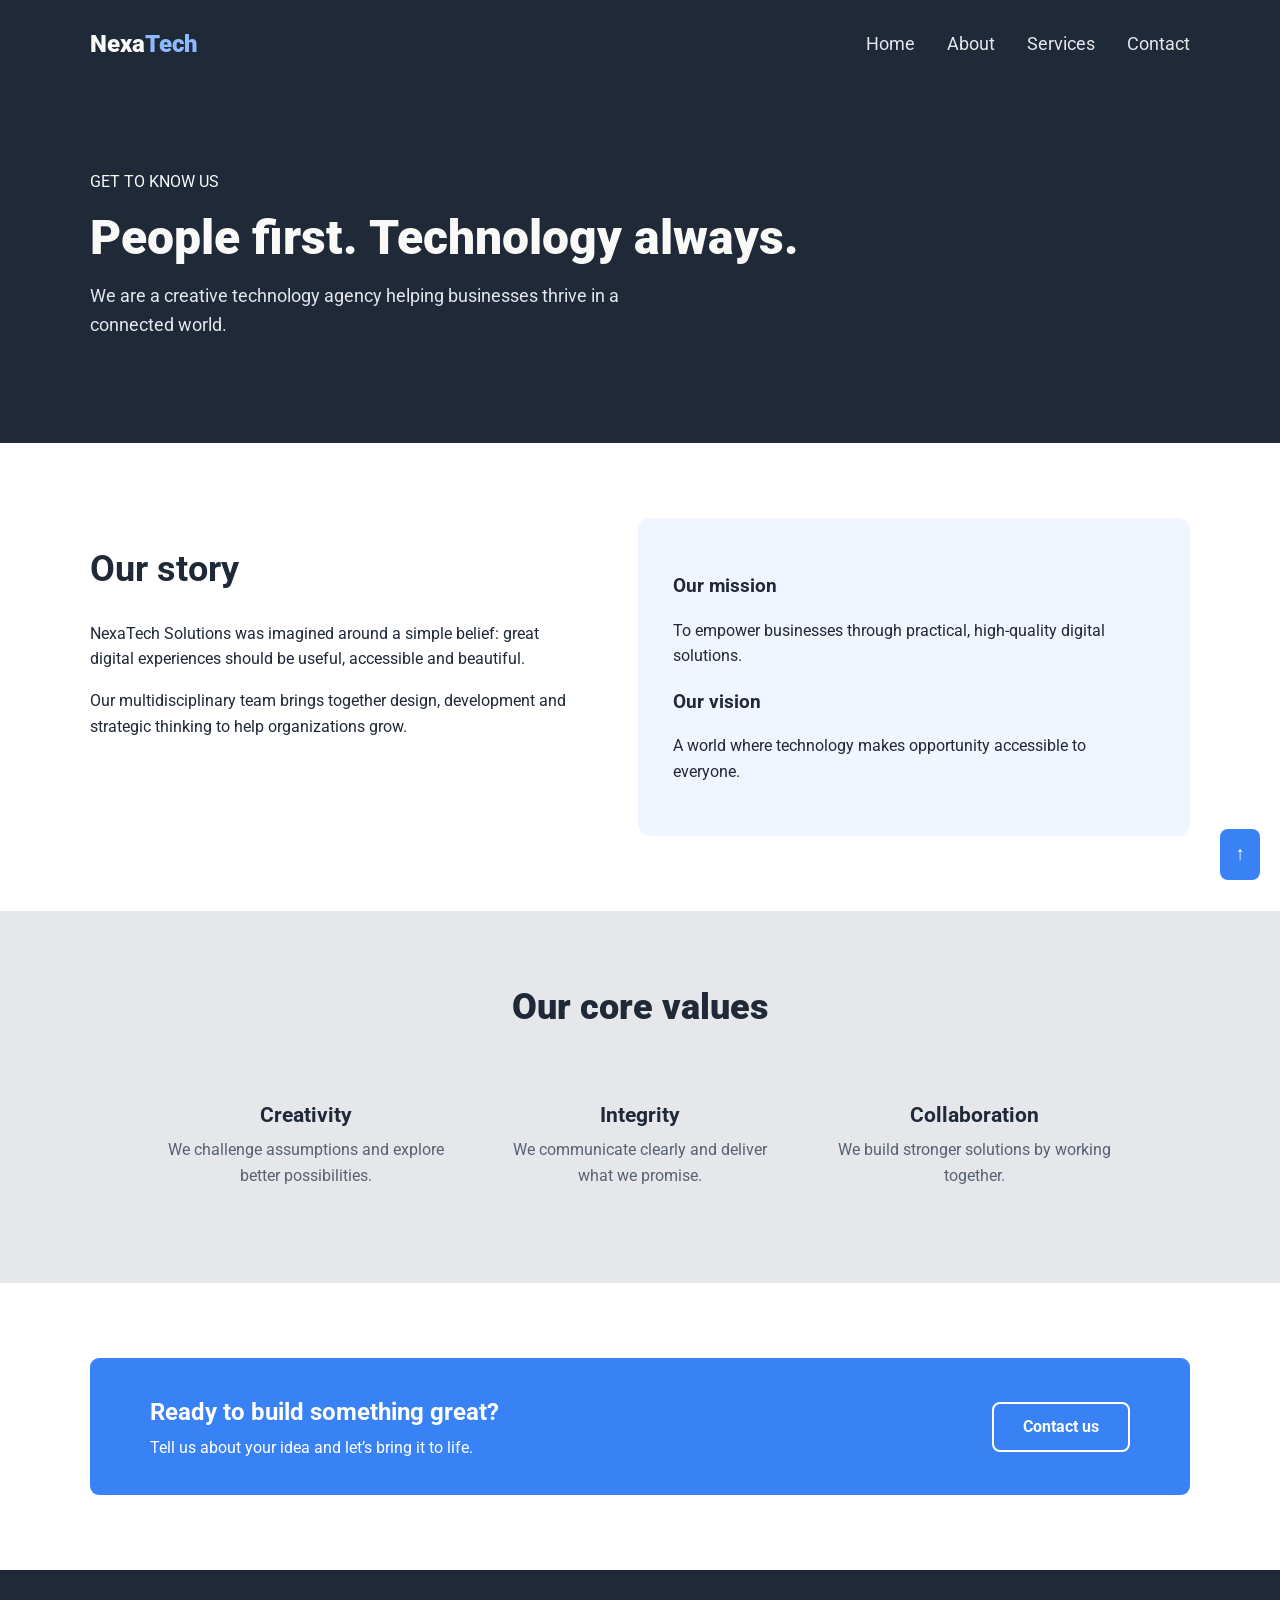
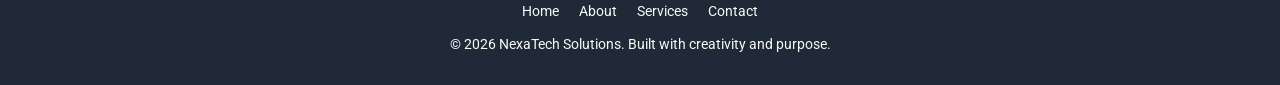
==== commit 734a6249: "Adjusting the layout of back-to-top button and change the focus to top-header navigation" ====
--- a/about.html
+++ b/about.html
@@ -20,8 +20,7 @@
     <link rel="stylesheet" href="css/nav.css" />
   </head>
   <body>
-
-    <header class="site-header">
+    <header class="site-header" id="site-header">
       <div class="container nav-wrap">
         <a class="brand" href="index.html">Nexa<span>Tech</span></a
         ><input
@@ -41,13 +40,11 @@
           <a href="services.html">Services</a>
           <a href="contact.html">Contact</a>
         </nav>
-
       </div>
     </header>
     <main id="main">
-       
       <!-- Hero Section -->
-        
+
       <section class="inner-hero">
         <div class="container">
           <p class="eyebrow">GET TO KNOW US</p>
@@ -123,23 +120,22 @@
           </div>
         </div>
       </section>
-
     </main>
 
     <!-- Footer section  -->
-    <a href="#main" class="back_to_top">Back To Top </a>
+    <a href="#site-header" class="back_to_top">
+      <span class="arrow_top">&#8593;</span>
+    </a>
     <footer class="footer">
       <nav class="footer-nav">
-          <a href="index.html">Home</a>
-          <a href="about.html">About</a>
-          <a href="services.html">Services</a>
-          <a href="contact.html">Contact</a>
+        <a href="index.html">Home</a>
+        <a href="about.html">About</a>
+        <a href="services.html">Services</a>
+        <a href="contact.html">Contact</a>
       </nav>
       <div class="container">
         <p>© 2026 NexaTech Solutions. Built with creativity and purpose.</p>
       </div>
-
     </footer>
-
   </body>
 </html>
--- a/css/styles.css
+++ b/css/styles.css
@@ -96,7 +96,12 @@
   z-index: 1000;
 }
 
-.back_to_top:hover{
+.arrow_top {
+  font-weight: bold;
+  font-size: 1.2rem;
+}
+
+.back_to_top:hover {
   background: var(--blue-hover);
   font-size: 15px;
 }
@@ -134,7 +139,7 @@
 }
 
 .service-card {
-  margin:0;
+  margin: 0;
   display: flex;
   flex: 1 1 210px;
   flex-direction: column;
